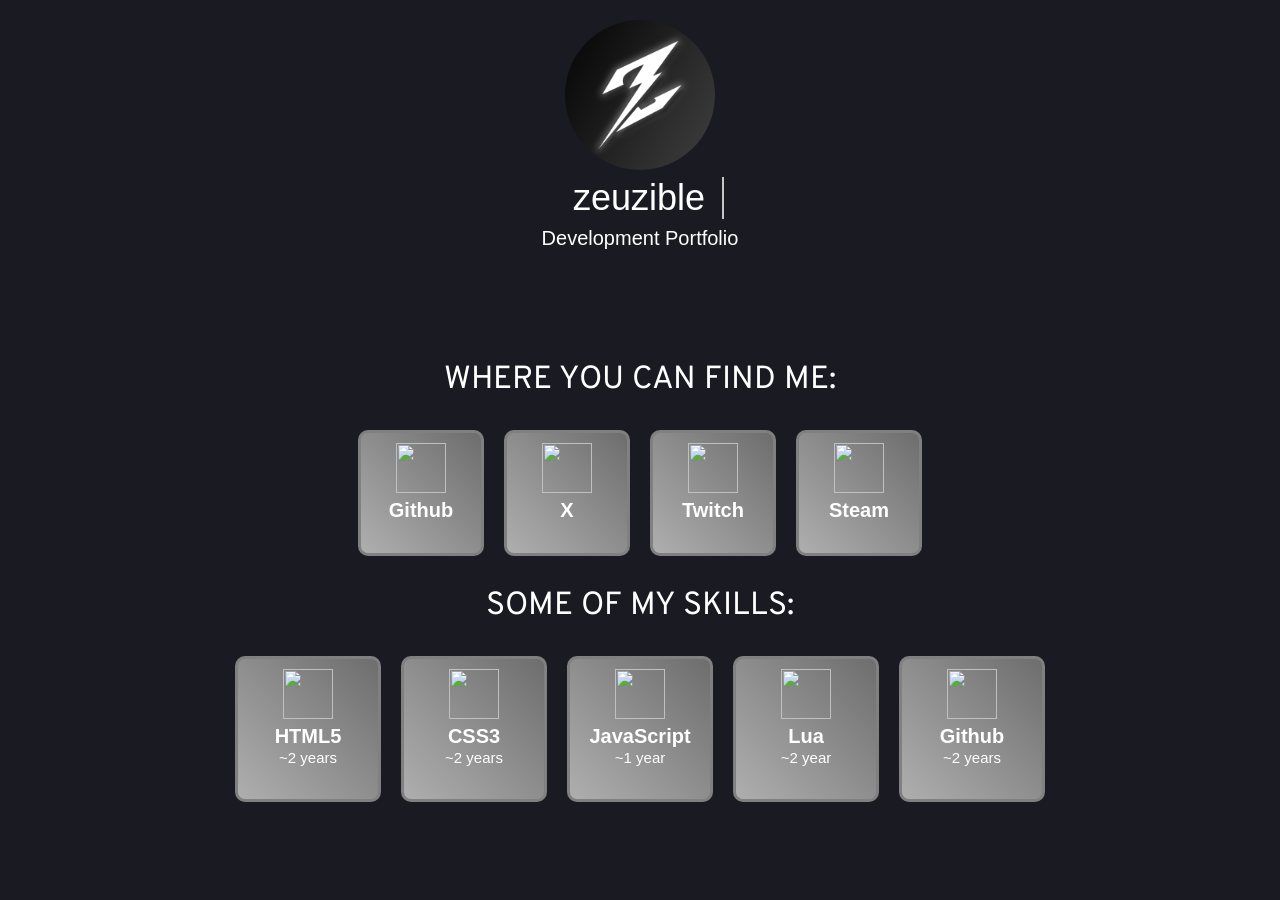
==== index.html @ 9703084a "all new website ! 😃" ====
<!DOCTYPE html>
<html lang="en">
<head>
    <meta charset="UTF-8">
    <meta name="viewport" content="width=device-width, initial-scale=1.0">
    <link rel="stylesheet" href="style.css">
    <link rel="icon" type="image/x-icon" href="assets\z.ico">
    <title>Portfolio</title>
</head>
<body>
    <div id="profile-area">
        <div id="profile-container">
            <img id="pf-pic" src="assets\zeuz.jpg"/>
            <div id="pf-name" class="anim-typewriter">zeuzible</div>
            <div id="pf-desc">Development Portfolio</div>
        </div>
    </div>

    <div class="socials" id="skills-header">WHERE YOU CAN FIND ME:</div>
    <div class="skill-global" id="skills-container">
        <a href="https://github.com/zeuzible" target="_blank">
            <div id="social">
                <img src="https://cdn.simpleicons.org/github/white"/>
                <div id="skill-name">Github</div>
            </div>
        </a>
        <a href="https://x.com/zeuzible" target="_blank">
            <div id="social">
                <img src="https://cdn.simpleicons.org/x/white"/>
                <div id="skill-name">X</div>
            </div>
        </a>
        <a href="https://www.twitch.tv/zeuzible" target="_blank">
            <div id="social">
                <img src="https://cdn.simpleicons.org/twitch/white"/>
                <div id="skill-name">Twitch</div>
            </div>
        </a>
        <a href="https://steamcommunity.com/id/zeuzible/" target="_blank">
            <div id="social">
                <img src="https://cdn.simpleicons.org/steam/white"/>
                <div id="skill-name">Steam</div>
            </div>
        </a>
    </div>

    <div class="skill-global" id="skills-header">SOME OF MY SKILLS:</div>
    <div class="skill-global" id="skills-container">
        <div id="skill">
            <img src="https://cdn.simpleicons.org/html5/white"/>
            <div id="skill-name">HTML5</div>
            <div id="skill-exp">~2 years</div>
        </div>
        <div id="skill">
            <img src="https://cdn.simpleicons.org/css3/white"/>
            <div id="skill-name">CSS3</div>
            <div id="skill-exp">~2 years</div>
        </div>
        <div id="skill">
            <img src="https://cdn.simpleicons.org/javascript/white"/>
            <div id="skill-name">JavaScript</div>
            <div id="skill-exp">~1 year</div>
        </div>
        <div id="skill">
            <img src="https://cdn.simpleicons.org/lua/white"/>
            <div id="skill-name">Lua</div>
            <div id="skill-exp">~2 year</div>
        </div>
        <div id="skill">
            <img src="https://cdn.simpleicons.org/github/white"/>
            <div id="skill-name">Github</div>
            <div id="skill-exp">~2 years</div>
        </div>
    </div>
</body>
</html>
---- style.css ----
@import "https://unpkg.com/open-props@1.6.17/easings.min.css";
@import url('https://fonts.googleapis.com/css2?family=Overpass:ital,wght@0,100..900;1,100..900&display=swap');

:root {
    font-family: 'Consolas', sans-serif;
    color: white;
    cursor: url('assets/normal.png'), auto;
}

body {
    background-color: rgb(26, 26, 34);
    margin: 0;
    overflow-x: hidden;
    display:inline;
}

a {
    text-decoration: none;
    color: white;
}

/* PROFILE DIV */

#profile-area {
    display: flex;
    justify-content: center;
}

#profile-container {
    /* border: 3px solid gray;
    background-image: linear-gradient(to bottom right, rgb(134, 134, 134), rgb(207, 207, 207));
    border-radius: 10px; */
    margin: 10px;
    padding: 10px;
    width: 300px;
    height: 300px;
    text-align: center;
    font-size: 20px;
}

#pf-name {
    /* font-size: 40px;
    font-weight: bold;
    margin-top: 10px;
    margin-bottom: 10px;
    font-family: 'Overpass', sans-serif; */
    position: relative;
    top: 7.5%;  
    width: 4.6em;
    margin: 0 auto;
    border-right: 2px solid rgba(255,255,255,.75);
    font-size: 180%;
    text-align: center;
    white-space: nowrap;
    overflow: hidden;
    transform: translateY(-50%); 
    font-family: 'Consolas', sans-serif;
}
.anim-typewriter{
    animation:  typewriter 1.1s steps(22) 1 normal both,
                blinkTextCursor 600ms steps(22) infinite normal;
}
@keyframes typewriter{
    from{width: 0;}
    to{width: 4.6em;}
}
@keyframes blinkTextCursor{
    from{border-right-color: rgba(255,255,255,.75);}
    to{border-right-color: transparent;}
}

#pf-desc {
    margin-top: 10px;
    font-size: 20px;
}

#pf-pic {
    border-radius: 50%;
    width: 150px;
    height: 150px;
}

/* SOCIALS DIV */

#social {
    justify-content: center;
    border: 3px solid gray;
    border-radius: 10px;
    margin: 10px;
    padding: 10px;
    width: 100px;
    height: 100px;
    text-align: center;
    font-size: 20px;
    background: linear-gradient(45deg, rgb(207, 207, 207), rgb(77, 77, 77));
    background-size: 200% 200%;
    transition: transform 0.2s ease-in-out;
}
#social:hover {
    background-image: linear-gradient(to bottom right, rgb(78, 78, 78), rgb(255, 255, 255));
    cursor: url('assets/select.png'), auto;
    transform: scale(1.1);
    transition: transform 0.2s ease-in-out;
    animation: gradientAnim 1.5s infinite alternate;
}
#social img {
    width: 50px;
    height: 50px;
}

/* SKILLS DIV */

.skill-global {
    justify-content: center;
    align-content: center;
    text-align: center;
}

#skills-header {
    text-align: center;
    font-size: 32px;
    margin-top: 20px;
    margin-bottom: 20px;
    font-family: 'Overpass', sans-serif;
}

#skills-container {
    display: flex;
    flex-direction: row;
    flex-wrap: wrap;
    margin: auto;
}

#skill {
    border: 3px solid gray;
    border-radius: 10px;
    margin: 10px;
    padding: 10px;
    width: 120px;
    height: 120px;
    text-align: center;
    font-size: 20px;
    background: linear-gradient(45deg, rgb(207, 207, 207), rgb(77, 77, 77));
    background-size: 200% 200%;
    transition: transform 0.2s ease-in-out;
}
#skill:hover {
    background-image: linear-gradient(to bottom right, rgb(78, 78, 78), rgb(255, 255, 255));
    cursor: url('assets/select.png'), auto;
    transform: scale(1.1);
    transition: transform 0.2s ease-in-out;
    animation: gradientAnim 1.5s infinite alternate;
}
@keyframes gradientAnim {
    0% { background-position: 0% 50%; }
    50% { background-position: 100% 50%; }
    100% { background-position: 0% 50%; }
}

#skill img {
    width: 50px;
    height: 50px;
}
#skill-name {
    font-size: 20px;
    font-weight: bold;
    margin-top: 1px;
    margin-bottom: 1px;
}

#skill-exp {
    font-size: 15px;
}
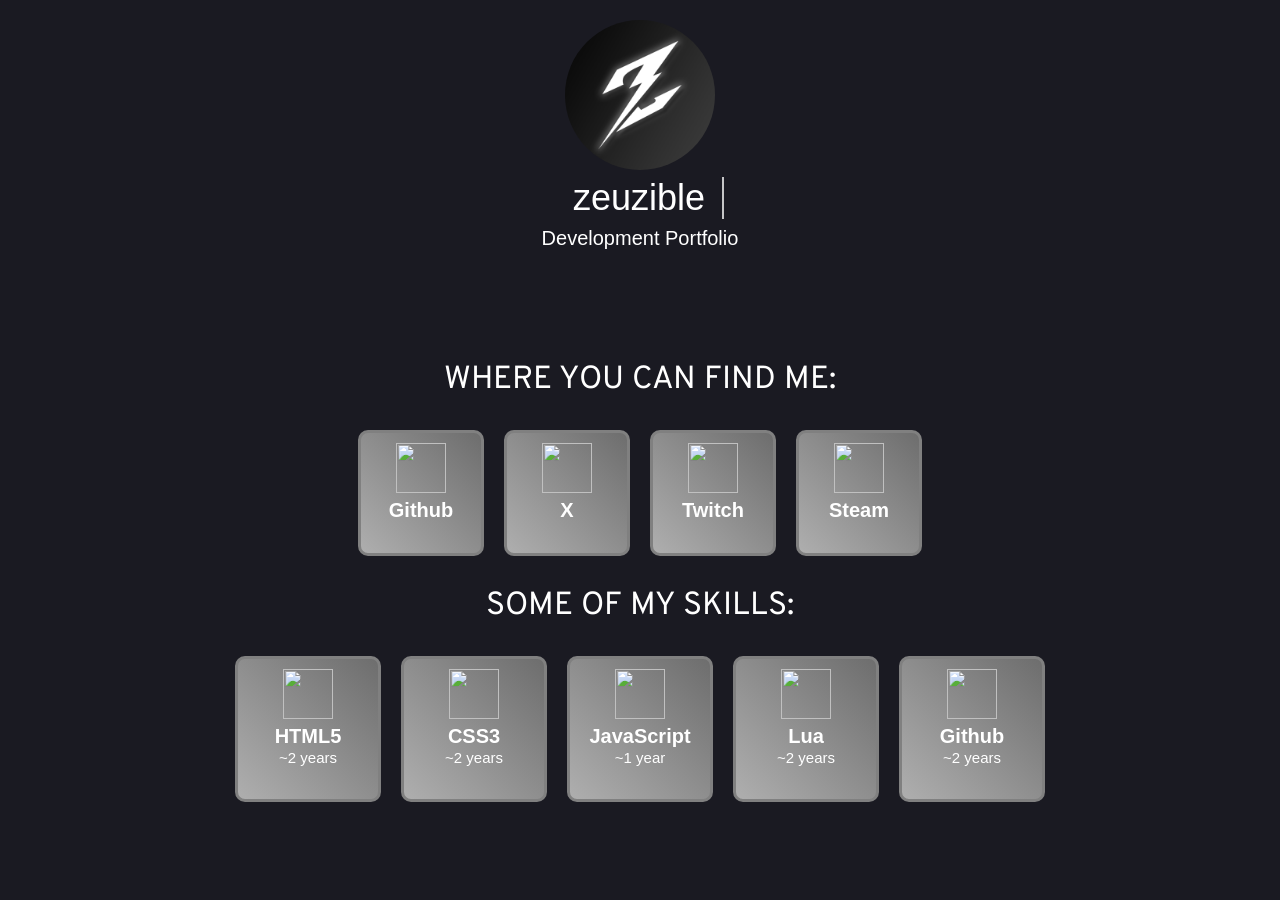
==== commit dcd6920d: "fix typo, add anim" ====
--- a/index.html
+++ b/index.html
@@ -4,6 +4,7 @@
     <meta charset="UTF-8">
     <meta name="viewport" content="width=device-width, initial-scale=1.0">
     <link rel="stylesheet" href="style.css">
+    <link rel="stylesheet" href="https://cdnjs.cloudflare.com/ajax/libs/animate.css/4.1.1/animate.min.css"/>
     <link rel="icon" type="image/x-icon" href="assets\z.ico">
     <title>Portfolio</title>
 </head>
@@ -64,7 +65,7 @@
         <div id="skill">
             <img src="https://cdn.simpleicons.org/lua/white"/>
             <div id="skill-name">Lua</div>
-            <div id="skill-exp">~2 year</div>
+            <div id="skill-exp">~2 years</div>
         </div>
         <div id="skill">
             <img src="https://cdn.simpleicons.org/github/white"/>
--- a/style.css
+++ b/style.css
@@ -106,6 +106,8 @@
 #social img {
     width: 50px;
     height: 50px;
+    animation: bounceIn 1s;
+    animation-duration: 2s;
 }
 
 /* SKILLS DIV */
@@ -160,6 +162,8 @@
 #skill img {
     width: 50px;
     height: 50px;
+    animation: bounceIn 1s;
+    animation-duration: 2s;
 }
 #skill-name {
     font-size: 20px;
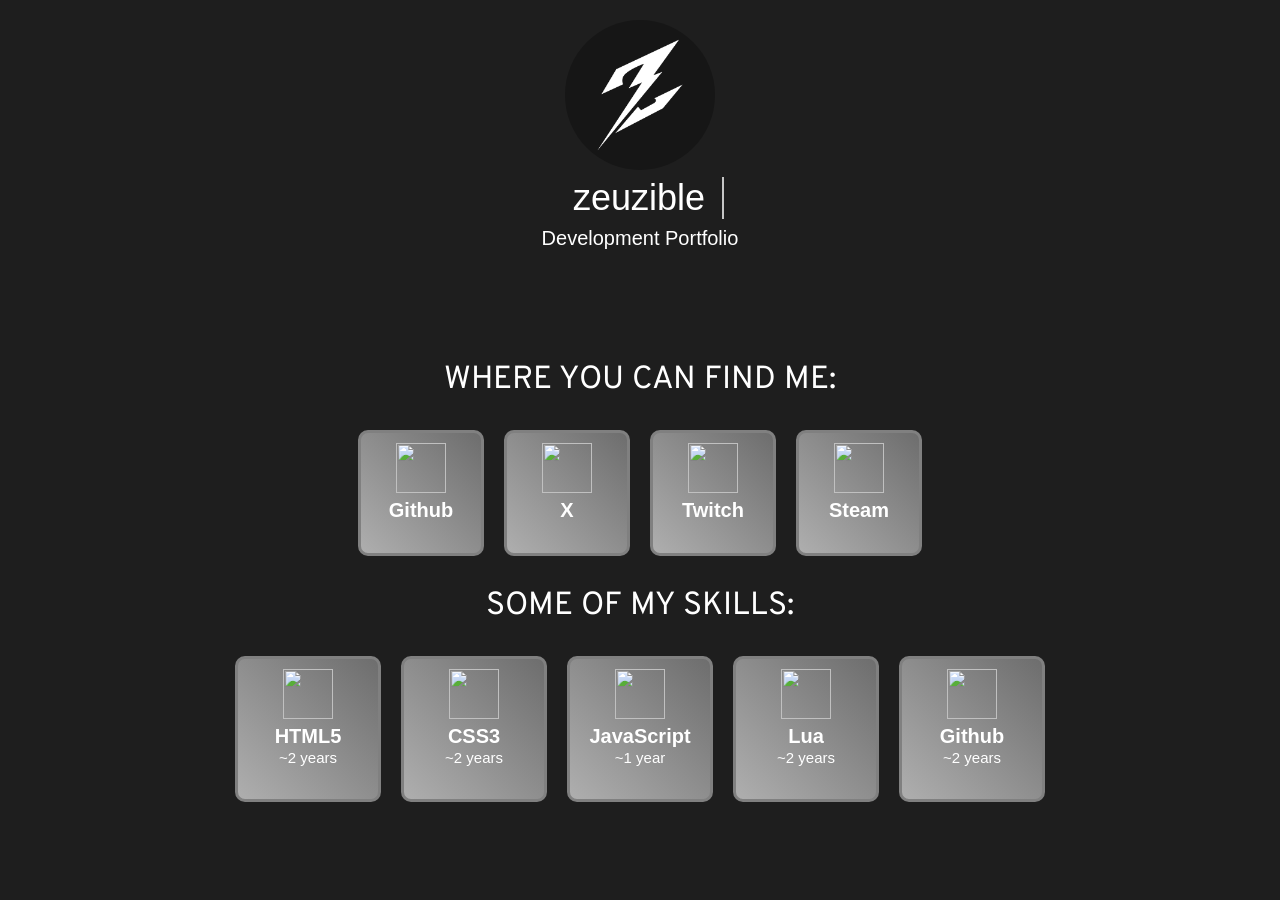
==== commit 6c59086a: "new logo, adjust bg color" ====
--- a/index.html
+++ b/index.html
@@ -11,7 +11,7 @@
 <body>
     <div id="profile-area">
         <div id="profile-container">
-            <img id="pf-pic" src="assets\zeuz.jpg"/>
+            <img id="pf-pic" src="assets\zeuz_newlogo.png"/>
             <div id="pf-name" class="anim-typewriter">zeuzible</div>
             <div id="pf-desc">Development Portfolio</div>
         </div>
--- a/style.css
+++ b/style.css
@@ -8,7 +8,7 @@
 }
 
 body {
-    background-color: rgb(26, 26, 34);
+    background-color: rgb(30, 30, 30);
     margin: 0;
     overflow-x: hidden;
     display:inline;
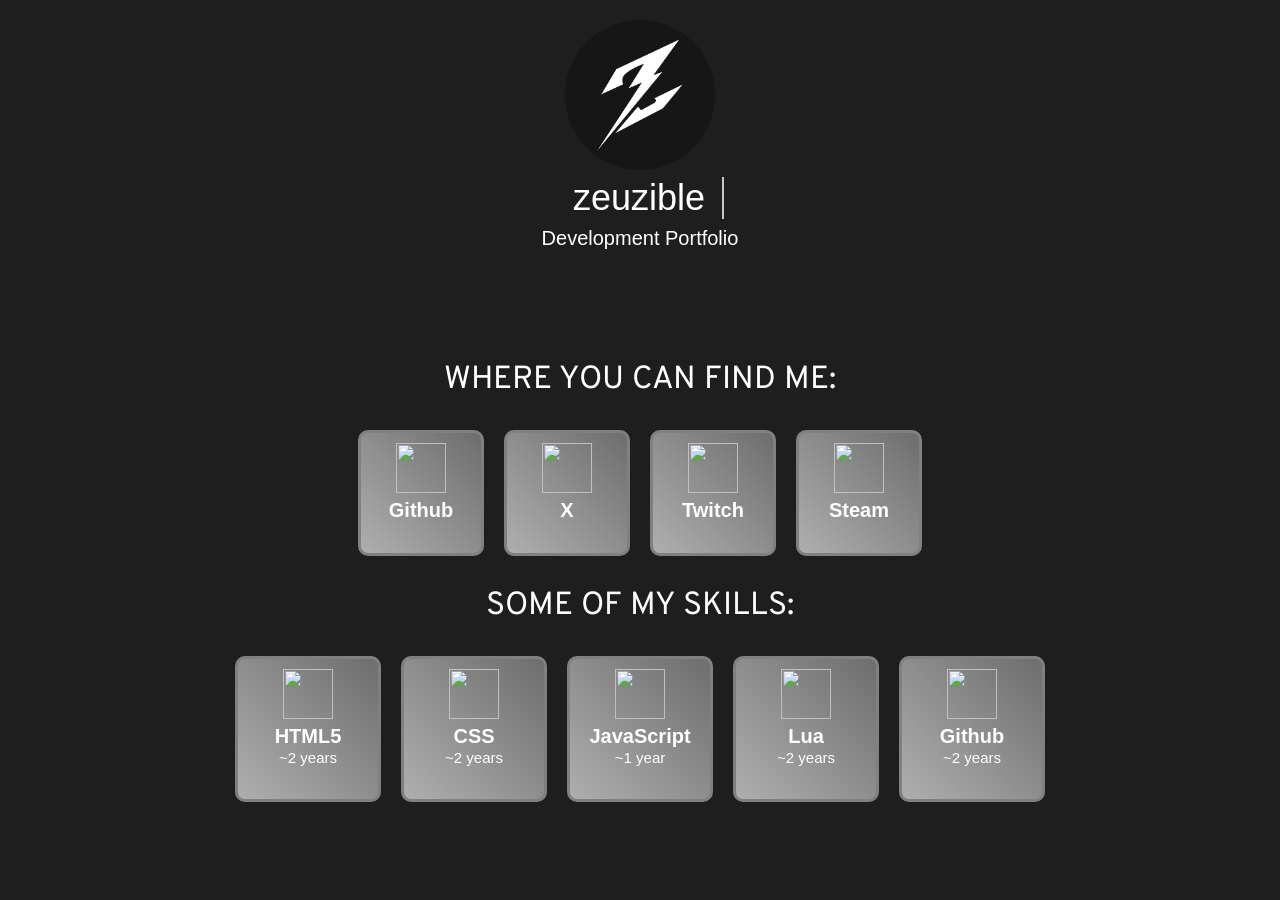
==== commit 405e2d0b: "fix broken icon" ====
--- a/index.html
+++ b/index.html
@@ -53,8 +53,8 @@
             <div id="skill-exp">~2 years</div>
         </div>
         <div id="skill">
-            <img src="https://cdn.simpleicons.org/css3/white"/>
-            <div id="skill-name">CSS3</div>
+            <img src="https://cdn.simpleicons.org/css/white"/>
+            <div id="skill-name">CSS</div>
             <div id="skill-exp">~2 years</div>
         </div>
         <div id="skill">
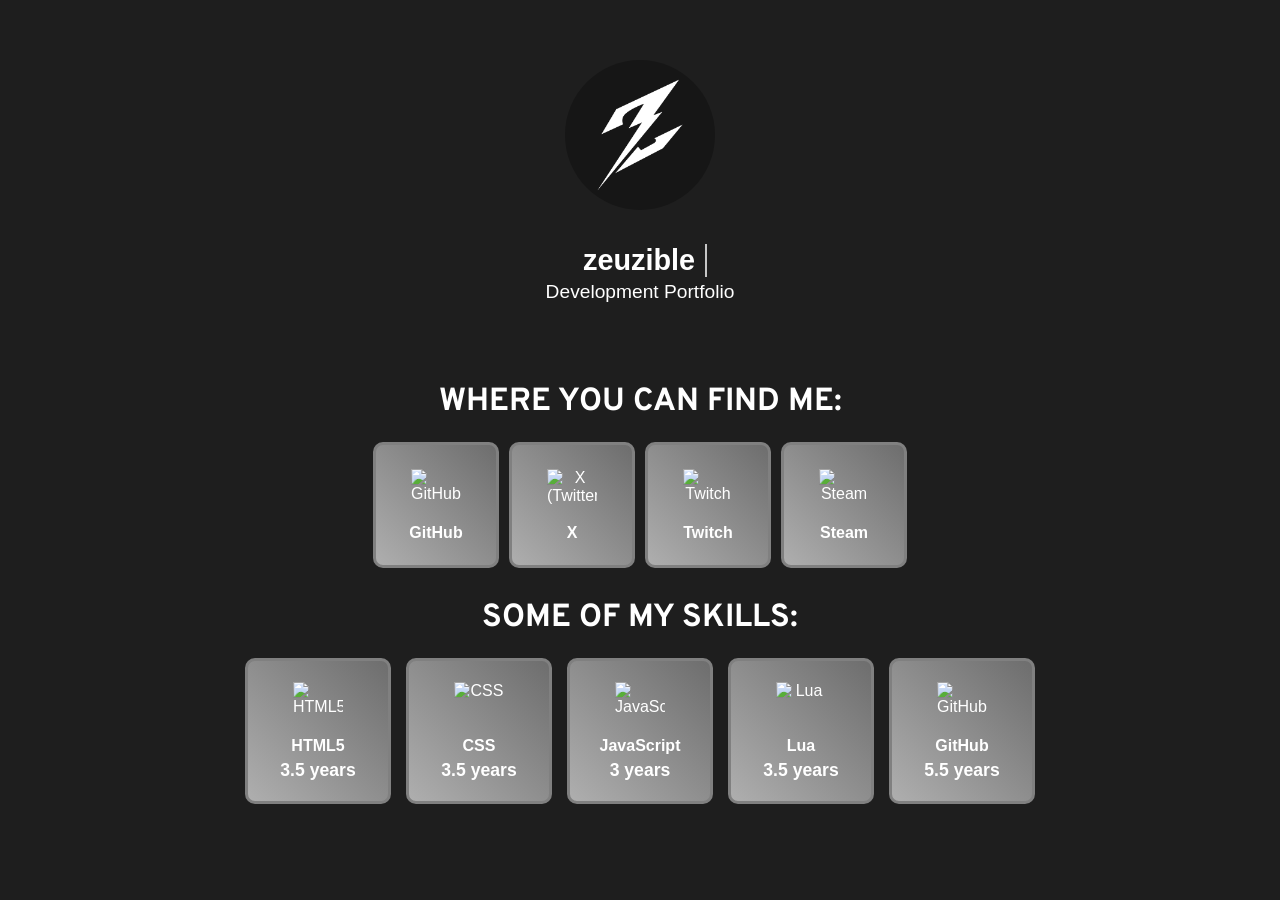
==== commit 26fb91a7: "cleanup, add js for dates" ====
--- a/index.html
+++ b/index.html
@@ -5,73 +5,75 @@
     <meta name="viewport" content="width=device-width, initial-scale=1.0">
     <link rel="stylesheet" href="style.css">
     <link rel="stylesheet" href="https://cdnjs.cloudflare.com/ajax/libs/animate.css/4.1.1/animate.min.css"/>
-    <link rel="icon" type="image/x-icon" href="assets\z.ico">
+    <link rel="icon" type="image/x-icon" href="assets/z.ico">
     <title>Portfolio</title>
 </head>
 <body>
-    <div id="profile-area">
+
+    <!-- Profile Section -->
+    <section id="profile-area">
         <div id="profile-container">
-            <img id="pf-pic" src="assets\zeuz_newlogo.png"/>
-            <div id="pf-name" class="anim-typewriter">zeuzible</div>
-            <div id="pf-desc">Development Portfolio</div>
+            <img id="pf-pic" src="assets/zeuz_newlogo.png" alt="Zeuzible Profile Picture" />
+            <h1 id="pf-name" class="anim-typewriter">zeuzible</h1>
+            <p id="pf-desc">Development Portfolio</p>
         </div>
-    </div>
+    </section>
 
-    <div class="socials" id="skills-header">WHERE YOU CAN FIND ME:</div>
-    <div class="skill-global" id="skills-container">
-        <a href="https://github.com/zeuzible" target="_blank">
-            <div id="social">
-                <img src="https://cdn.simpleicons.org/github/white"/>
-                <div id="skill-name">Github</div>
+    <!-- Social Links -->
+    <section id="socials-section">
+        <h2 class="skills-header">WHERE YOU CAN FIND ME:</h2>
+        <div class="socials">
+            <a href="https://github.com/zeuzible" target="_blank" class="social">
+                <img src="https://cdn.simpleicons.org/github/white" alt="GitHub" />
+                <span class="social-name">GitHub</span>
+            </a>
+            <a href="https://x.com/zeuzible" target="_blank" class="social">
+                <img src="https://cdn.simpleicons.org/x/white" alt="X (Twitter)" />
+                <span class="social-name">X</span>
+            </a>
+            <a href="https://www.twitch.tv/zeuzible" target="_blank" class="social">
+                <img src="https://cdn.simpleicons.org/twitch/white" alt="Twitch" />
+                <span class="social-name">Twitch</span>
+            </a>
+            <a href="https://steamcommunity.com/id/zeuzible/" target="_blank" class="social">
+                <img src="https://cdn.simpleicons.org/steam/white" alt="Steam" />
+                <span class="social-name">Steam</span>
+            </a>
+        </div>
+    </section>
+
+    <!-- Skills Section -->
+    <section id="skills-section">
+        <h2 class="skills-header">SOME OF MY SKILLS:</h2>
+        <div class="skills-container">
+            <div class="skill">
+                <img src="https://cdn.simpleicons.org/html5/white" alt="HTML5" />
+                <span class="skill-name">HTML5</span>
+                <span class="skill-exp" data-start-year="2023" data-start-month="8"></span>
             </div>
-        </a>
-        <a href="https://x.com/zeuzible" target="_blank">
-            <div id="social">
-                <img src="https://cdn.simpleicons.org/x/white"/>
-                <div id="skill-name">X</div>
+            <div class="skill">
+                <img src="https://cdn.simpleicons.org/css/white" alt="CSS" />
+                <span class="skill-name">CSS</span>
+                <span class="skill-exp" data-start-year="2023" data-start-month="8"></span>
             </div>
-        </a>
-        <a href="https://www.twitch.tv/zeuzible" target="_blank">
-            <div id="social">
-                <img src="https://cdn.simpleicons.org/twitch/white"/>
-                <div id="skill-name">Twitch</div>
+            <div class="skill">
+                <img src="https://cdn.simpleicons.org/javascript/white" alt="JavaScript" />
+                <span class="skill-name">JavaScript</span>
+                <span class="skill-exp" data-start-year="2024" data-start-month="1"></span>
             </div>
-        </a>
-        <a href="https://steamcommunity.com/id/zeuzible/" target="_blank">
-            <div id="social">
-                <img src="https://cdn.simpleicons.org/steam/white"/>
-                <div id="skill-name">Steam</div>
+            <div class="skill">
+                <img src="https://cdn.simpleicons.org/lua/white" alt="Lua" />
+                <span class="skill-name">Lua</span>
+                <span class="skill-exp" data-start-year="2023" data-start-month="8"></span>
             </div>
-        </a>
-    </div>
+            <div class="skill">
+                <img src="https://cdn.simpleicons.org/github/white" alt="GitHub" />
+                <span class="skill-name">GitHub</span>
+                <span class="skill-exp" data-start-year="2021" data-start-month="9"></span>
+            </div>
+        </div>
+    </section>
 
-    <div class="skill-global" id="skills-header">SOME OF MY SKILLS:</div>
-    <div class="skill-global" id="skills-container">
-        <div id="skill">
-            <img src="https://cdn.simpleicons.org/html5/white"/>
-            <div id="skill-name">HTML5</div>
-            <div id="skill-exp">~2 years</div>
-        </div>
-        <div id="skill">
-            <img src="https://cdn.simpleicons.org/css/white"/>
-            <div id="skill-name">CSS</div>
-            <div id="skill-exp">~2 years</div>
-        </div>
-        <div id="skill">
-            <img src="https://cdn.simpleicons.org/javascript/white"/>
-            <div id="skill-name">JavaScript</div>
-            <div id="skill-exp">~1 year</div>
-        </div>
-        <div id="skill">
-            <img src="https://cdn.simpleicons.org/lua/white"/>
-            <div id="skill-name">Lua</div>
-            <div id="skill-exp">~2 years</div>
-        </div>
-        <div id="skill">
-            <img src="https://cdn.simpleicons.org/github/white"/>
-            <div id="skill-name">Github</div>
-            <div id="skill-exp">~2 years</div>
-        </div>
-    </div>
+    <script src="main.js" defer></script>
 </body>
-</html>+</html>
--- a/style.css
+++ b/style.css
@@ -5,73 +5,33 @@
     font-family: 'Consolas', sans-serif;
     color: white;
     cursor: url('assets/normal.png'), auto;
+    --skill-size: 120px;
+    --social-size: 100px;
 }
 
 body {
     background-color: rgb(30, 30, 30);
     margin: 0;
     overflow-x: hidden;
-    display:inline;
 }
 
+/* Links */
 a {
     text-decoration: none;
     color: white;
 }
 
-/* PROFILE DIV */
-
+/* ---------------- PROFILE ---------------- */
 #profile-area {
     display: flex;
     justify-content: center;
+    margin: 20px 0;
 }
 
 #profile-container {
-    /* border: 3px solid gray;
-    background-image: linear-gradient(to bottom right, rgb(134, 134, 134), rgb(207, 207, 207));
-    border-radius: 10px; */
-    margin: 10px;
-    padding: 10px;
     width: 300px;
-    height: 300px;
     text-align: center;
-    font-size: 20px;
-}
-
-#pf-name {
-    /* font-size: 40px;
-    font-weight: bold;
-    margin-top: 10px;
-    margin-bottom: 10px;
-    font-family: 'Overpass', sans-serif; */
-    position: relative;
-    top: 7.5%;  
-    width: 4.6em;
-    margin: 0 auto;
-    border-right: 2px solid rgba(255,255,255,.75);
-    font-size: 180%;
-    text-align: center;
-    white-space: nowrap;
-    overflow: hidden;
-    transform: translateY(-50%); 
-    font-family: 'Consolas', sans-serif;
-}
-.anim-typewriter{
-    animation:  typewriter 1.1s steps(22) 1 normal both,
-                blinkTextCursor 600ms steps(22) infinite normal;
-}
-@keyframes typewriter{
-    from{width: 0;}
-    to{width: 4.6em;}
-}
-@keyframes blinkTextCursor{
-    from{border-right-color: rgba(255,255,255,.75);}
-    to{border-right-color: transparent;}
-}
-
-#pf-desc {
-    margin-top: 10px;
-    font-size: 20px;
+    padding: 40px;
 }
 
 #pf-pic {
@@ -80,98 +40,159 @@
     height: 150px;
 }
 
-/* SOCIALS DIV */
+#pf-name {
+    position: relative;
+    top: 7.5%;
+    width: 4.6em;
+    margin: 10px auto;
+    border-right: 2px solid rgba(255,255,255,.75);
+    font-size: 1.8rem;
+    white-space: nowrap;
+    overflow: hidden;
+}
 
-#social {
+.anim-typewriter {
+    animation: typewriter 1.1s steps(22) 1 normal both,
+               blinkTextCursor 600ms steps(22) infinite normal;
+}
+
+@keyframes typewriter {
+    from { width: 0; }
+    to { width: 4.6em; }
+}
+
+@keyframes blinkTextCursor {
+    from { border-right-color: rgba(255,255,255,.75); }
+    to { border-right-color: transparent; }
+}
+
+#pf-desc {
+    margin-top: 10px;
+    font-size: 1.2rem;
+    padding-top: 14px;
+}
+
+/* ---------------- SOCIALS ---------------- */
+.socials {
+    display: flex;
     justify-content: center;
+    flex-wrap: wrap;
+    gap: 10px;
+    margin-bottom: 30px;
+}
+
+.social {
+    display: flex;
+    flex-direction: column;
+    align-items: center;
+    justify-content: center;
+    width: var(--social-size);
+    height: var(--social-size);
+    padding: 10px;
     border: 3px solid gray;
     border-radius: 10px;
-    margin: 10px;
-    padding: 10px;
-    width: 100px;
-    height: 100px;
     text-align: center;
-    font-size: 20px;
     background: linear-gradient(45deg, rgb(207, 207, 207), rgb(77, 77, 77));
     background-size: 200% 200%;
     transition: transform 0.2s ease-in-out;
 }
-#social:hover {
+
+.social img {
+    width: 50px;
+    height: 50px;
+}
+
+.social-name {
+    margin-top: 5px;
+    font-weight: bold;
+}
+
+/* Hover effect for socials */
+.social:hover {
     background-image: linear-gradient(to bottom right, rgb(78, 78, 78), rgb(255, 255, 255));
     cursor: url('assets/select.png'), auto;
     transform: scale(1.1);
-    transition: transform 0.2s ease-in-out;
     animation: gradientAnim 1.5s infinite alternate;
 }
-#social img {
-    width: 50px;
-    height: 50px;
-    animation: bounceIn 1s;
-    animation-duration: 2s;
-}
 
-/* SKILLS DIV */
-
-.skill-global {
-    justify-content: center;
-    align-content: center;
+/* ---------------- SKILLS ---------------- */
+.skills-header {
     text-align: center;
-}
-
-#skills-header {
-    text-align: center;
-    font-size: 32px;
-    margin-top: 20px;
-    margin-bottom: 20px;
+    font-size: 2rem;
+    margin: 20px 0;
     font-family: 'Overpass', sans-serif;
 }
 
-#skills-container {
+.skills-container {
     display: flex;
-    flex-direction: row;
     flex-wrap: wrap;
-    margin: auto;
+    justify-content: center;
+    gap: 15px;
 }
 
-#skill {
+.skill {
+    display: flex;
+    flex-direction: column;
+    align-items: center;
+    justify-content: center;
+    width: var(--skill-size);
+    height: var(--skill-size);
+    padding: 10px;
     border: 3px solid gray;
     border-radius: 10px;
-    margin: 10px;
-    padding: 10px;
-    width: 120px;
-    height: 120px;
     text-align: center;
-    font-size: 20px;
     background: linear-gradient(45deg, rgb(207, 207, 207), rgb(77, 77, 77));
     background-size: 200% 200%;
     transition: transform 0.2s ease-in-out;
 }
-#skill:hover {
+
+.skill img {
+    width: 50px;
+    height: 50px;
+    margin-bottom: 5px;
+}
+
+.skill-name {
+    font-weight: bold;
+    margin-bottom: 5px;
+}
+
+.skill-exp {
+    font-size: 1.1rem;
+    font-weight: bold;
+}
+
+/* Hover effect for skills */
+.skill:hover {
     background-image: linear-gradient(to bottom right, rgb(78, 78, 78), rgb(255, 255, 255));
     cursor: url('assets/select.png'), auto;
     transform: scale(1.1);
-    transition: transform 0.2s ease-in-out;
     animation: gradientAnim 1.5s infinite alternate;
 }
+
+/* Gradient animation */
 @keyframes gradientAnim {
     0% { background-position: 0% 50%; }
     50% { background-position: 100% 50%; }
     100% { background-position: 0% 50%; }
 }
 
-#skill img {
-    width: 50px;
-    height: 50px;
-    animation: bounceIn 1s;
-    animation-duration: 2s;
+/* ---------------- RESPONSIVE ---------------- */
+@media (max-width: 600px) {
+    #profile-container {
+        width: 90%;
+    }
+
+    .social, .skill {
+        width: 80px;
+        height: 80px;
+    }
+
+    #pf-name {
+        font-size: 1.5rem;
+    }
+
+    .skills-header {
+        font-size: 1.5rem;
+    }
 }
-#skill-name {
-    font-size: 20px;
-    font-weight: bold;
-    margin-top: 1px;
-    margin-bottom: 1px;
-}
-
-#skill-exp {
-    font-size: 15px;
-}
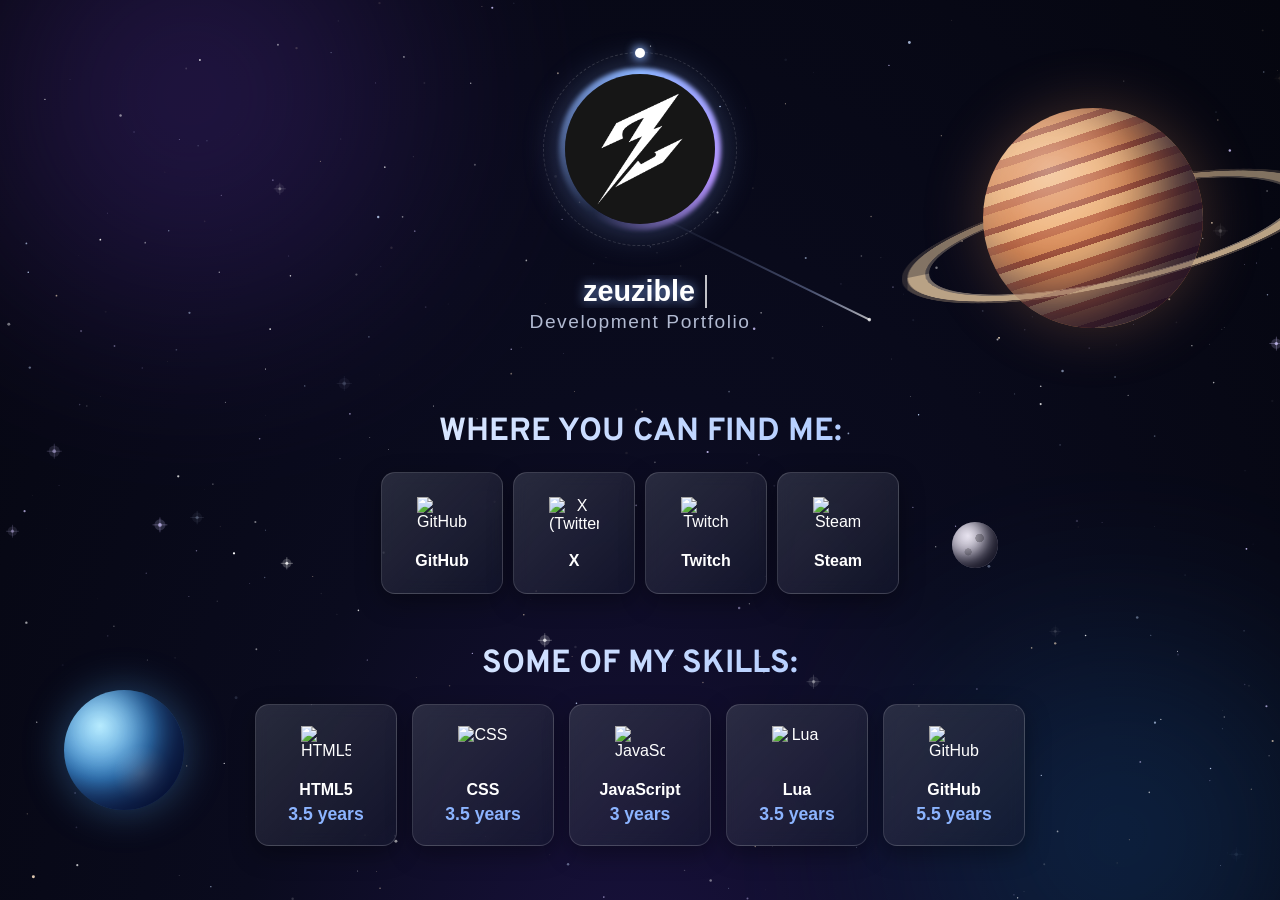
==== commit 503538da: "feat(phatupdate): improvements & go deeper into space theme" ====
--- a/index.html
+++ b/index.html
@@ -10,10 +10,33 @@
 </head>
 <body>
 
+    <!-- Space Background -->
+    <div id="space" aria-hidden="true">
+        <div class="nebula nebula-1"></div>
+        <div class="nebula nebula-2"></div>
+        <canvas id="starfield"></canvas>
+        <div class="planet-wrap planet-wrap-giant">
+            <div class="planet planet-giant">
+                <div class="ring ring-back"></div>
+                <div class="planet-body"></div>
+                <div class="ring ring-front"></div>
+            </div>
+        </div>
+        <div class="planet-wrap planet-wrap-ice">
+            <div class="planet planet-ice"><div class="planet-body"></div></div>
+        </div>
+        <div class="planet-wrap planet-wrap-moon">
+            <div class="planet planet-moon"><div class="planet-body"></div></div>
+        </div>
+    </div>
+
     <!-- Profile Section -->
     <section id="profile-area">
         <div id="profile-container">
-            <img id="pf-pic" src="assets/zeuz_newlogo.png" alt="Zeuzible Profile Picture" />
+            <div id="pf-pic-wrap">
+                <img id="pf-pic" src="assets/zeuz_newlogo.png" alt="Zeuzible Profile Picture" />
+                <span class="orbit"><span class="orbit-moon"></span></span>
+            </div>
             <h1 id="pf-name" class="anim-typewriter">zeuzible</h1>
             <p id="pf-desc">Development Portfolio</p>
         </div>
@@ -74,6 +97,7 @@
         </div>
     </section>
 
+    <script src="space.js" defer></script>
     <script src="main.js" defer></script>
 </body>
 </html>
--- a/style.css
+++ b/style.css
@@ -7,12 +7,29 @@
     cursor: url('assets/normal.png'), auto;
     --skill-size: 120px;
     --social-size: 100px;
+    --accent: 140, 180, 255;
+    --accent-2: 190, 140, 255;
+    --mx: 0;
+    --my: 0;
+    --scroll: 0;
 }
 
 body {
-    background-color: rgb(30, 30, 30);
+    background-color: #05060f;
     margin: 0;
     overflow-x: hidden;
+    min-height: 100vh;
+    /* Center the whole content stack vertically and horizontally */
+    display: flex;
+    flex-direction: column;
+    justify-content: center;
+    align-items: center;
+    padding: 40px 0;
+    box-sizing: border-box;
+}
+
+body > section {
+    width: 100%;
 }
 
 /* Links */
@@ -21,34 +38,249 @@
     color: white;
 }
 
+/* ---------------- SPACE BACKGROUND ---------------- */
+#space {
+    position: fixed;
+    inset: 0;
+    z-index: -1;
+    overflow: hidden;
+    pointer-events: none;
+    background: radial-gradient(ellipse at 50% 120%, #1a1240 0%, #0a0b1e 45%, #05060f 100%);
+}
+
+#starfield {
+    position: absolute;
+    inset: 0;
+    width: 100%;
+    height: 100%;
+}
+
+.nebula {
+    position: absolute;
+    border-radius: 50%;
+    filter: blur(80px);
+    opacity: 0.45;
+    animation: nebulaDrift 40s ease-in-out infinite alternate;
+}
+
+.nebula-1 {
+    width: 60vmax;
+    height: 45vmax;
+    top: -15vmax;
+    left: -15vmax;
+    background: radial-gradient(circle, rgba(110, 60, 200, 0.7), transparent 70%);
+}
+
+.nebula-2 {
+    width: 55vmax;
+    height: 40vmax;
+    bottom: -15vmax;
+    right: -15vmax;
+    background: radial-gradient(circle, rgba(30, 120, 200, 0.6), transparent 70%);
+    animation-delay: -20s;
+}
+
+@keyframes nebulaDrift {
+    from { transform: translate(0, 0) scale(1); }
+    to { transform: translate(5vw, 3vh) scale(1.15); }
+}
+
+/* Planets: the wrapper handles mouse/scroll parallax, the planet itself floats */
+.planet-wrap {
+    position: absolute;
+    transform: translate(
+        calc(var(--mx) * var(--depth) * -60px),
+        calc(var(--my) * var(--depth) * -60px + var(--scroll) * var(--depth) * -0.3px)
+    );
+    transition: transform 0.6s var(--ease-out-3, ease-out);
+}
+
+.planet {
+    position: relative;
+    animation: float var(--float-time, 12s) ease-in-out infinite;
+}
+
+.planet-body {
+    position: relative;
+    width: 100%;
+    height: 100%;
+    border-radius: 50%;
+    z-index: 1;
+}
+
+@keyframes float {
+    0%, 100% { transform: translateY(0) rotate(0deg); }
+    50% { transform: translateY(-25px) rotate(3deg); }
+}
+
+/* Ringed gas giant */
+.planet-wrap-giant {
+    --depth: 1;
+    top: 12%;
+    right: 6%;
+}
+
+.planet-giant {
+    width: 220px;
+    height: 220px;
+    --float-time: 14s;
+}
+
+.planet-giant .planet-body {
+    background:
+        radial-gradient(circle at 30% 28%, rgba(255, 255, 255, 0.35), transparent 40%),
+        repeating-linear-gradient(-18deg,
+            #e0905a 0px, #e0905a 14px,
+            #c26a45 14px, #c26a45 22px,
+            #f0b37a 22px, #f0b37a 34px,
+            #a8553c 34px, #a8553c 40px);
+    box-shadow:
+        inset -40px -30px 60px rgba(10, 5, 30, 0.85),
+        inset 10px 8px 25px rgba(255, 220, 180, 0.25),
+        0 0 60px rgba(240, 150, 90, 0.25);
+}
+
+.ring {
+    position: absolute;
+    top: 50%;
+    left: 50%;
+    width: 380px;
+    height: 380px;
+    margin: -190px 0 0 -190px;
+    border-radius: 50%;
+    border: 18px solid transparent;
+    border-color: rgba(230, 200, 160, 0.55);
+    box-shadow: 0 0 0 6px rgba(230, 200, 160, 0.15), inset 0 0 0 4px rgba(255, 230, 200, 0.25);
+    transform: rotateX(76deg) rotateY(-12deg);
+}
+
+.ring-back { z-index: 0; }
+
+/* Front half of the ring is drawn above the planet body */
+.ring-front {
+    z-index: 2;
+    clip-path: inset(50% 0 0 0);
+}
+
+/* Icy blue planet */
+.planet-wrap-ice {
+    --depth: 0.6;
+    bottom: 10%;
+    left: 5%;
+}
+
+.planet-ice {
+    width: 120px;
+    height: 120px;
+    --float-time: 10s;
+    animation-delay: -4s;
+}
+
+.planet-ice .planet-body {
+    background:
+        radial-gradient(circle at 65% 70%, rgba(255, 255, 255, 0.25), transparent 25%),
+        radial-gradient(circle at 30% 30%, #b8ecff, #3d8fd6 45%, #183a7a 80%);
+    box-shadow:
+        inset -25px -18px 40px rgba(5, 10, 40, 0.85),
+        0 0 40px rgba(90, 180, 255, 0.35);
+}
+
+/* Small distant moon */
+.planet-wrap-moon {
+    --depth: 0.3;
+    top: 58%;
+    right: 22%;
+}
+
+.planet-moon {
+    width: 46px;
+    height: 46px;
+    --float-time: 8s;
+    animation-delay: -2s;
+}
+
+.planet-moon .planet-body {
+    background:
+        radial-gradient(circle at 60% 35%, rgba(0, 0, 0, 0.25) 0 10%, transparent 11%),
+        radial-gradient(circle at 35% 65%, rgba(0, 0, 0, 0.2) 0 8%, transparent 9%),
+        radial-gradient(circle at 35% 30%, #e8e4f0, #8a8598 70%);
+    box-shadow: inset -10px -8px 16px rgba(5, 5, 20, 0.85);
+}
+
 /* ---------------- PROFILE ---------------- */
 #profile-area {
     display: flex;
     justify-content: center;
-    margin: 20px 0;
 }
 
 #profile-container {
     width: 300px;
     text-align: center;
-    padding: 40px;
-}
-
-#pf-pic {
-    border-radius: 50%;
+    padding: 20px 40px 40px;
+}
+
+#pf-pic-wrap {
+    position: relative;
     width: 150px;
     height: 150px;
+    margin: 0 auto;
+}
+
+/* Rotating glow ring behind the avatar */
+#pf-pic-wrap::before {
+    content: '';
+    position: absolute;
+    inset: -6px;
+    border-radius: 50%;
+    background: conic-gradient(rgb(var(--accent)), rgb(var(--accent-2)), transparent 60%, rgb(var(--accent)));
+    filter: blur(2px);
+    animation: spin 6s linear infinite;
+}
+
+#pf-pic {
+    position: relative;
+    display: block;
+    border-radius: 50%;
+    width: 150px;
+    height: 150px;
+    box-shadow: 0 0 40px rgba(var(--accent), 0.45);
+}
+
+/* Tiny moon orbiting the avatar */
+.orbit {
+    position: absolute;
+    inset: -22px;
+    border-radius: 50%;
+    border: 1px dashed rgba(255, 255, 255, 0.15);
+    animation: spin 10s linear infinite;
+}
+
+.orbit-moon {
+    position: absolute;
+    top: -5px;
+    left: 50%;
+    width: 10px;
+    height: 10px;
+    margin-left: -5px;
+    border-radius: 50%;
+    background: white;
+    box-shadow: 0 0 10px 2px rgba(var(--accent), 0.9);
+}
+
+@keyframes spin {
+    to { transform: rotate(360deg); }
 }
 
 #pf-name {
     position: relative;
     top: 7.5%;
     width: 4.6em;
-    margin: 10px auto;
+    margin: 30px auto 10px;
     border-right: 2px solid rgba(255,255,255,.75);
     font-size: 1.8rem;
     white-space: nowrap;
     overflow: hidden;
+    text-shadow: 0 0 12px rgba(var(--accent), 0.8);
 }
 
 .anim-typewriter {
@@ -70,6 +302,8 @@
     margin-top: 10px;
     font-size: 1.2rem;
     padding-top: 14px;
+    color: rgba(220, 230, 255, 0.8);
+    letter-spacing: 0.08em;
 }
 
 /* ---------------- SOCIALS ---------------- */
@@ -81,38 +315,40 @@
     margin-bottom: 30px;
 }
 
-.social {
+/* Shared frosted-glass card look */
+.social, .skill {
     display: flex;
     flex-direction: column;
     align-items: center;
     justify-content: center;
+    padding: 10px;
+    border: 1px solid rgba(255, 255, 255, 0.15);
+    border-radius: 14px;
+    text-align: center;
+    background:
+        linear-gradient(135deg, rgba(255, 255, 255, 0.12), rgba(255, 255, 255, 0.02)),
+        rgba(15, 18, 40, 0.45);
+    backdrop-filter: blur(8px);
+    -webkit-backdrop-filter: blur(8px);
+    box-shadow: 0 8px 24px rgba(0, 0, 0, 0.35);
+    transition: transform 0.25s var(--ease-spring-3, ease-out),
+                border-color 0.25s, box-shadow 0.25s;
+}
+
+.social {
     width: var(--social-size);
     height: var(--social-size);
-    padding: 10px;
-    border: 3px solid gray;
-    border-radius: 10px;
-    text-align: center;
-    background: linear-gradient(45deg, rgb(207, 207, 207), rgb(77, 77, 77));
-    background-size: 200% 200%;
-    transition: transform 0.2s ease-in-out;
 }
 
 .social img {
     width: 50px;
     height: 50px;
+    animation: bounceIn 2s;
 }
 
 .social-name {
     margin-top: 5px;
     font-weight: bold;
-}
-
-/* Hover effect for socials */
-.social:hover {
-    background-image: linear-gradient(to bottom right, rgb(78, 78, 78), rgb(255, 255, 255));
-    cursor: url('assets/select.png'), auto;
-    transform: scale(1.1);
-    animation: gradientAnim 1.5s infinite alternate;
 }
 
 /* ---------------- SKILLS ---------------- */
@@ -121,6 +357,16 @@
     font-size: 2rem;
     margin: 20px 0;
     font-family: 'Overpass', sans-serif;
+    background: linear-gradient(90deg, #fff, rgb(var(--accent)), rgb(var(--accent-2)), #fff);
+    background-size: 300% 100%;
+    -webkit-background-clip: text;
+    background-clip: text;
+    color: transparent;
+    animation: headerShimmer 8s linear infinite;
+}
+
+@keyframes headerShimmer {
+    to { background-position: 300% 0; }
 }
 
 .skills-container {
@@ -131,25 +377,15 @@
 }
 
 .skill {
-    display: flex;
-    flex-direction: column;
-    align-items: center;
-    justify-content: center;
     width: var(--skill-size);
     height: var(--skill-size);
-    padding: 10px;
-    border: 3px solid gray;
-    border-radius: 10px;
-    text-align: center;
-    background: linear-gradient(45deg, rgb(207, 207, 207), rgb(77, 77, 77));
-    background-size: 200% 200%;
-    transition: transform 0.2s ease-in-out;
 }
 
 .skill img {
     width: 50px;
     height: 50px;
     margin-bottom: 5px;
+    animation: bounceIn 2s;
 }
 
 .skill-name {
@@ -160,21 +396,22 @@
 .skill-exp {
     font-size: 1.1rem;
     font-weight: bold;
-}
-
-/* Hover effect for skills */
-.skill:hover {
-    background-image: linear-gradient(to bottom right, rgb(78, 78, 78), rgb(255, 255, 255));
+    color: rgb(var(--accent));
+}
+
+/* Hover effect for cards */
+.social:hover, .skill:hover {
     cursor: url('assets/select.png'), auto;
-    transform: scale(1.1);
-    animation: gradientAnim 1.5s infinite alternate;
-}
-
-/* Gradient animation */
-@keyframes gradientAnim {
-    0% { background-position: 0% 50%; }
-    50% { background-position: 100% 50%; }
-    100% { background-position: 0% 50%; }
+    transform: translateY(-6px) scale(1.08);
+    border-color: rgba(var(--accent), 0.8);
+    box-shadow:
+        0 0 25px rgba(var(--accent), 0.45),
+        0 0 60px rgba(var(--accent-2), 0.25),
+        inset 0 0 20px rgba(var(--accent), 0.15);
+}
+
+.social:hover img, .skill:hover img {
+    filter: drop-shadow(0 0 8px rgba(var(--accent), 0.9));
 }
 
 /* ---------------- RESPONSIVE ---------------- */
@@ -195,4 +432,16 @@
     .skills-header {
         font-size: 1.5rem;
     }
-}
+
+    .planet-giant { scale: 0.55; }
+    .planet-wrap-giant { top: -40px; right: -120px; }
+    .planet-wrap-ice { left: -30px; bottom: 4%; }
+    .planet-ice { width: 80px; height: 80px; }
+}
+
+@media (prefers-reduced-motion: reduce) {
+    *, *::before, *::after {
+        animation-duration: 0.01ms !important;
+        animation-iteration-count: 1 !important;
+    }
+}
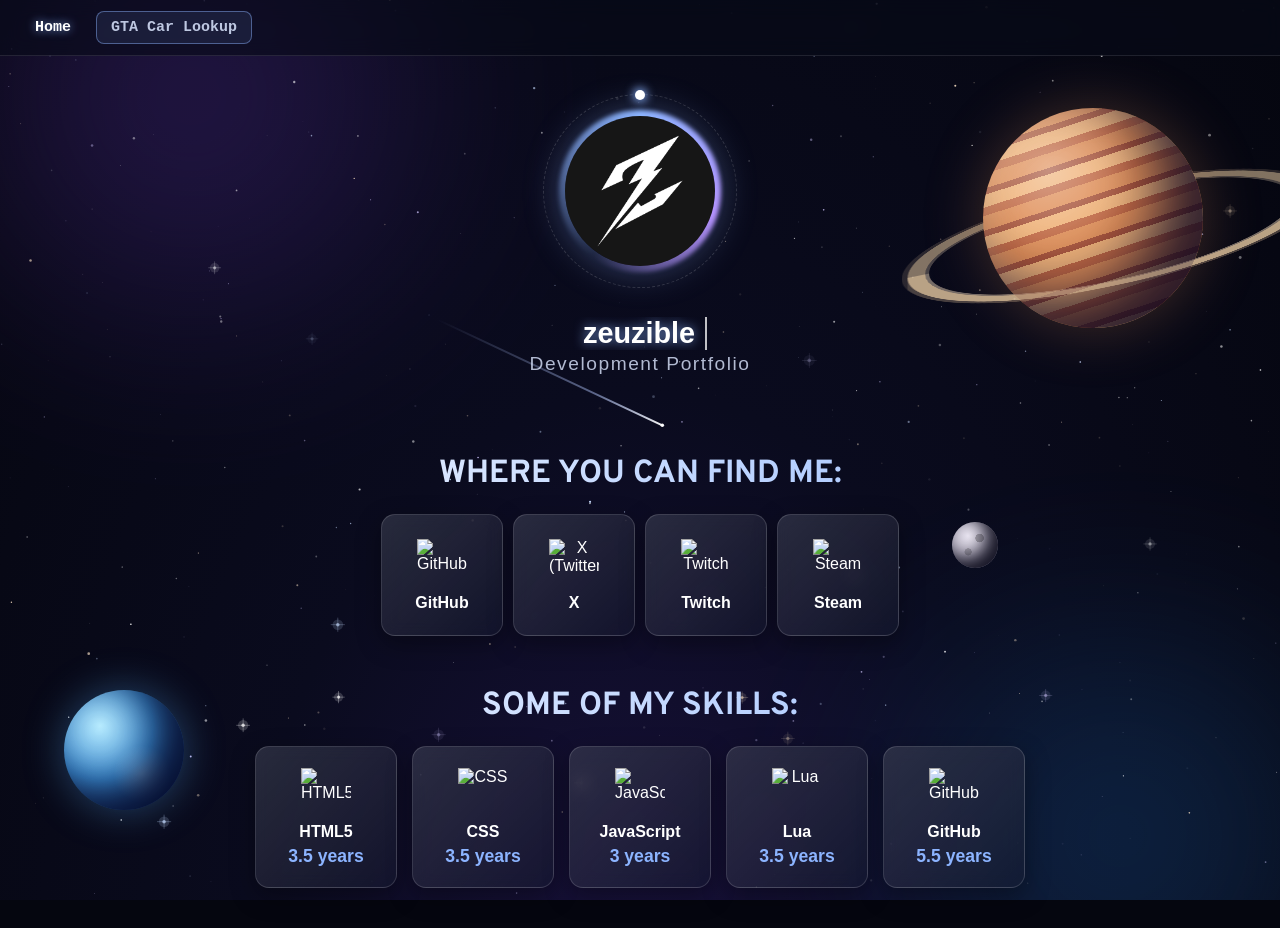
==== commit 6245fc24: "feat(gta car lookup): init" ====
--- a/index.html
+++ b/index.html
@@ -4,11 +4,17 @@
     <meta charset="UTF-8">
     <meta name="viewport" content="width=device-width, initial-scale=1.0">
     <link rel="stylesheet" href="style.css">
+    <link rel="stylesheet" href="nav.css">
     <link rel="stylesheet" href="https://cdnjs.cloudflare.com/ajax/libs/animate.css/4.1.1/animate.min.css"/>
     <link rel="icon" type="image/x-icon" href="assets/z.ico">
     <title>Portfolio</title>
 </head>
 <body>
+
+    <nav class="site-nav">
+        <a href="/" aria-current="page">Home</a>
+        <a href="/cars/" class="nav-btn">GTA Car Lookup</a>
+    </nav>
 
     <!-- Space Background -->
     <div id="space" aria-hidden="true">
--- a/style.css
+++ b/style.css
@@ -24,7 +24,7 @@
     flex-direction: column;
     justify-content: center;
     align-items: center;
-    padding: 40px 0;
+    padding: calc(var(--nav-h, 0px) + 40px) 0 40px;
     box-sizing: border-box;
 }
 
--- a/nav.css
+++ b/nav.css
@@ -0,0 +1,53 @@
+/* Site-wide top navigation, shared by every page */
+:root {
+    --nav-h: 56px;
+}
+
+.site-nav {
+    position: fixed;
+    top: 0;
+    left: 0;
+    right: 0;
+    z-index: 100;
+    height: var(--nav-h);
+    display: flex;
+    align-items: center;
+    gap: 10px;
+    padding: 0 20px;
+    box-sizing: border-box;
+    font-family: 'Consolas', monospace;
+    background: rgba(8, 10, 24, 0.6);
+    border-bottom: 1px solid rgba(255, 255, 255, 0.1);
+    backdrop-filter: blur(10px);
+    -webkit-backdrop-filter: blur(10px);
+}
+
+.site-nav a {
+    padding: 7px 14px;
+    border-radius: 8px;
+    border: 1px solid transparent;
+    color: rgba(220, 230, 255, 0.85);
+    font-size: 15px;
+    font-weight: bold;
+    text-decoration: none;
+    transition: color 0.2s, border-color 0.2s, background 0.2s, box-shadow 0.2s;
+}
+
+.site-nav a:hover {
+    color: #fff;
+}
+
+.site-nav .nav-btn {
+    border-color: rgba(140, 180, 255, 0.45);
+    background: rgba(140, 180, 255, 0.1);
+}
+
+.site-nav .nav-btn:hover {
+    border-color: rgba(140, 180, 255, 0.9);
+    box-shadow: 0 0 16px rgba(140, 180, 255, 0.35);
+}
+
+.site-nav a[aria-current="page"] {
+    color: #fff;
+    text-shadow: 0 0 10px rgba(140, 180, 255, 0.8);
+}
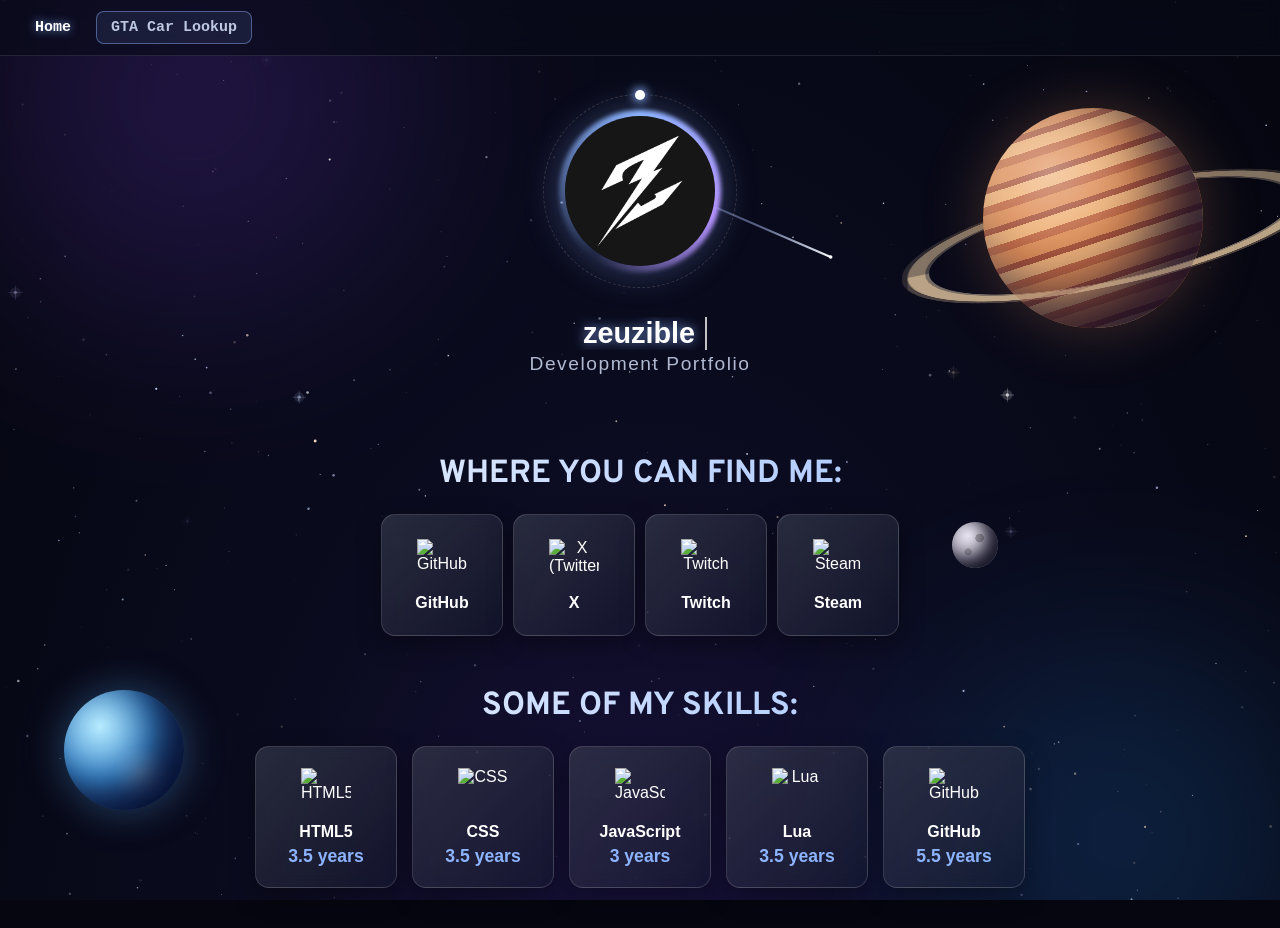
==== commit fe600d01: "reorg" ====
--- a/index.html
+++ b/index.html
@@ -13,7 +13,7 @@
 
     <nav class="site-nav">
         <a href="/" aria-current="page">Home</a>
-        <a href="/cars/" class="nav-btn">GTA Car Lookup</a>
+        <a href="/tools/gtacarlookup/" class="nav-btn">GTA Car Lookup</a>
     </nav>
 
     <!-- Space Background -->
